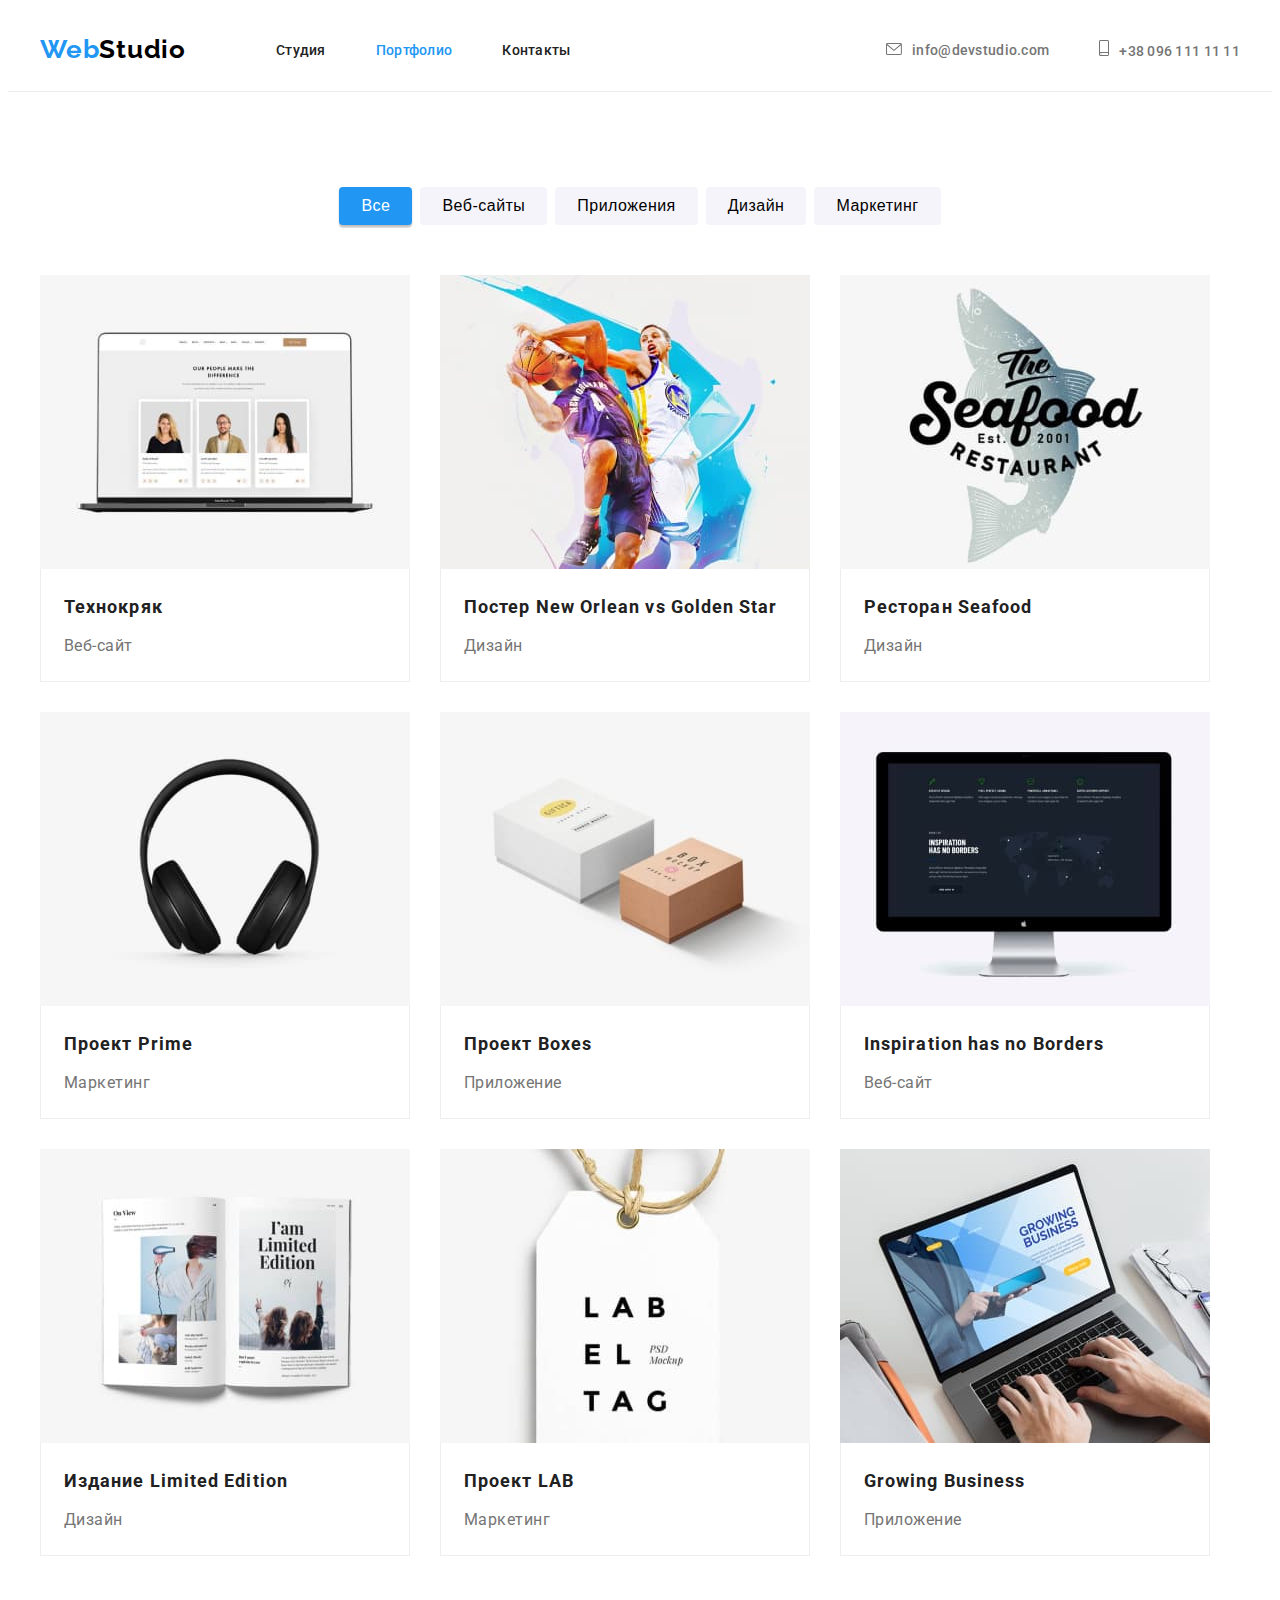
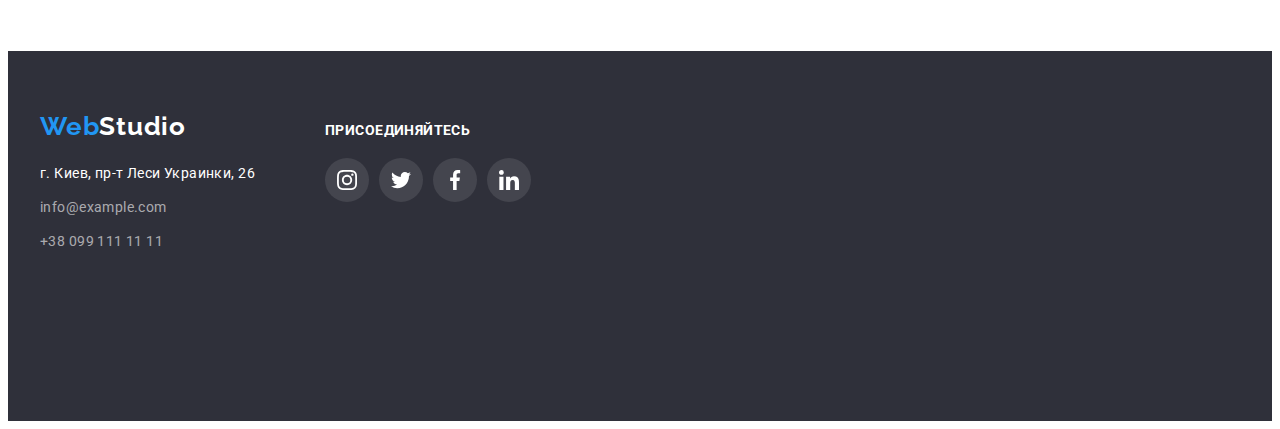
==== portfolio.html @ b861c9a1 "comit" ====
<!DOCTYPE html>
<html lang="ru">
<head>
    <meta charset="UTF-8">
    <meta name="viewport" content="width=device-width, initial-scale=1.0">
    <title>Портфолио</title>
    <link rel="preconnect" href="https://fonts.gstatic.com">
    <link rel="stylesheet" href="https://cdnjs.cloudflare.com/ajax/libs/modern-normalize/1.0.0/modern-normalize.min.css"
        integrity="sha512-ISS7cAi1PEhQ8jnbJpJZMd29NlhNj4AWYyLOSp2CE/CsHxTCu+r+t0D2yoJudVrd0/8fTVPUVDzY5Tvli75u/g=="
        crossorigin="anonymous" />
    <link href="https://fonts.googleapis.com/css2?family=Raleway:wght@700&family=Roboto:wght@400;500;700;900&display=swap"
        rel="stylesheet">
    <link rel="stylesheet" href="./css/style.css">
</head>
<body>
<header class="header">
<div class="conteiner">
<nav class="nav">
    <a class="link-nav link" href="index.html">Web<span class="logo-nav">Studio</span></a>
   <ul class="nav-list">
       <li class="nav-list-item list"><a class="list-item-link link" href="index.html">Студия</a></li>
       <li class="nav-list-item list"><a class="list-item-link link portfolio" href="portfolio.html">Портфолио</a></li>
       <li class="nav-list-item list"><a class="list-item-link link" href="#">Контакты</a></li>
   </ul> 
</nav>
   <ul class="list-contacts">
       <li class="contacts-list-item list">
           <a class="contacts-link link" href="mailto:info@devstudio.com">
            <svg class="icon-meseg" width="12" height="16">
                <use href="./img/sprite.svg.svg#icon-envelope"></use>
            </svg>info@devstudio.com</a></li>
       <li class="contacts-list-item list">
           <a class="contacts-link link" href="tel:+380961111111">
            <svg class="icon-tel" width="12" height="16">
                <use href="./img/sprite.svg.svg#icon-smartphone"></use>
            </svg>+38 096 111 11 11</a></li>
   </ul>
</div>
</header>
<main>
    <!--секция с кнопками портфолио--> 
<section class="section-portfolio">
    <div class="conteiner">
    <h1 class="hidden">портфолио</h1>
<ul class="list-botton">
    <li class="item-botton list"><button class="botton active" type="button">Все</button></li>
    <li class="item-botton list"><button class="botton" type="button">Веб-сайты</button></li>
    <li class="item-botton list"><button class="botton" type="button">Приложения</button></li>
    <li class="item-botton list"><button class="botton" type="button">Дизайн</button></li>
    <li class="item-botton list"><button class="botton" type="button">Маркетинг</button></li>
</ul>

<!--секция портфолио-->
<ul class="list-portfolio ">
    <li class="portfolio-item list">
    <a class="portfolio-link link" href="">
        <img class="portfolio-img" src="./imajes-portaolio/tehnocr.jpg" alt="три карточки с фотографиями людей" width="370" height="294">
        <div class="card-text-portfolio">
            <h2 class="portfolio-title">Технокряк</h2>
                <p class="portfolio-text">Веб-сайт</p>
                </div>
     </a>
    </li>
    <li class="portfolio-item list">
    <a class="portfolio-link link" href="">
        <img class="portfolio-img" src="./imajes-portaolio/poster.jpg" alt="игра в бфскетбол" width="370" height="294">
        <div class="card-text-portfolio">
            <h2 class="portfolio-title">Постер New Orlean vs Golden Star</h2>
                <p class="portfolio-text">Дизайн</p>
                </div>
    </a>
    </li>
    <li class="portfolio-item list">
    <a class="portfolio-link link" href="">
        <img class="portfolio-img" src="./imajes-portaolio/restoran.jpg" alt="ресторан" width="370" height="294">
        <div class="card-text-portfolio">
            <h2 class="portfolio-title">Ресторан Seafood</h2>
                <p class="portfolio-text">Дизайн</p>
                </div>
    </a>
    </li>
    <li class="portfolio-item list">
    <a class="portfolio-link link" href="">
        <img class="portfolio-img" src="./imajes-portaolio/prime.jpg" alt="наушники" width="370" height="294">
        <div class="card-text-portfolio">
            <h2 class="portfolio-title">Проект Prime</h2>
                <p class="portfolio-text">Маркетинг</p>
                </div>
    </a>
    </li>
    <li class="portfolio-item list">
    <a class="portfolio-link link" href="">
        <img class="portfolio-img" src="./imajes-portaolio/boxes.jpg" alt="коробки" width="370" height="294">
        <div class="card-text-portfolio">
            <h2 class="portfolio-title">Проект Boxes</h2>
                <p class="portfolio-text">Приложение</p>
                </div>
    </a>
    </li>
    <li class="portfolio-item list">
    <a class="portfolio-link link" href="">
        <img class="portfolio-img" src="./imajes-portaolio/inspiration.jpg" alt=" монитор" width="370" height="294">
        <div class="card-text-portfolio">
            <h2 class="portfolio-title">Inspiration has no Borders</h2>
                <p class="portfolio-text">Веб-сайт</p>
                </div>
    </a>
    </li>
    <li class="portfolio-item list">
    <a class="portfolio-link link" href="">
        <img class="portfolio-img" src="./imajes-portaolio/isdanie.jpg" alt="журнал" width="370" height="294">
        <div class="card-text-portfolio">
            <h2 class="portfolio-title">Издание Limited Edition</h2>
                <p class="portfolio-text">Дизайн</p>
                </div>
    </a>
    </li>
    <li class="portfolio-item list">
    <a class="portfolio-link link" href="">
        <img class="portfolio-img" src="./imajes-portaolio/lab.jpg" alt="бирка" width="370" height="294">
        <div class="card-text-portfolio">
            <h2 class="portfolio-title">Проект LAB</h2>
                <p class="portfolio-text">Маркетинг</p>
                </div>
    </a>
    </li>
    <li class="portfolio-item list">
    <a class="portfolio-link link" href="">
        <img class="portfolio-img" src="./imajes-portaolio/growing.jpg" alt="ноутбук" width="370" height="294">
        <div class="card-text-portfolio">
            <h2 class="portfolio-title">Growing Business</h2>
                <p class="portfolio-text">Приложение</p>
                </div>
    </a>
    </li>
</ul>
</div>
</section>
</main>
<footer class="footer">
    <div class="conteiner footer-conteiner">
    <div class="footer-address">
   <a class="logo-footer link" href="index.html">Web<span class="text-logo">Studio</span></a> 
<address class="address-footer">
    <ul class="list-footer">
        <li class="item-footer list"><a class="link-footer link white-link" href="https://goo.gl/maps/Lhu3DwiovZqrXFvk8">г. Киев, пр-т Леси Украинки, 26</a></li>
        <li class="item-footer list"><a class="link-footer link" href="mailto:info@devstudio.com">info@example.com</a></li>
        <li class="item-footer list"><a class="link-footer link" href="tel:+38096111111">+38 099 111 11 11</a></li>
    </ul>
</address>
</div>

<div class="conteiner-soclinks-footer">
    <b class="b-footer">присоединяйтесь</b>
<ul class="footer-list list">
    <li class="item-icon">
            <a class="footer-social-link" href="">
                <svg class="icon-footer" width="20" height="20">
                    <use href="./img/sprite.svg.svg#icon-instagram"></use>
                </svg>
            </a></li>
    <li class="item-icon">
            <a class="footer-social-link" href="">
                <svg class="icon-footer" width="20" height="20">
                    <use href="./img/sprite.svg.svg#icon-twitter"></use>
                </svg>
            </a></li>
    <li class="item-icon">
            <a class="footer-social-link" href="">
                <svg class="icon-footer" width="20" height="20">
                    <use href="./img/sprite.svg.svg#icon-facebook"></use>
                </svg>
            </a></li>
    <li class="item-icon">
            <a class="footer-social-link" href="">
                <svg class="icon-footer" width="20" height="20">
                    <use href="./img/sprite.svg.svg#icon-linkedin"></use>
                </svg>
            </a></li>
</ul>
</div>
</div>
</footer>
    
</body>
---- css/style.css ----
:root {
  --primary-text-color: #757575;
  --title-tex-color: #212121;
  --accent-color: #2196f3;
  --white-color: #ffffff;
  --link-footer: rgba(255, 255, 255, 0.6);
  --dark-fone: #2f303a;
  --bleak-color: #000000;
  --background-color: #f5f4fa;
  --fill-acon: #afb1b8;
  --border-portfolio: #eeeeee;
  --border-header: #ececec;
  --background-overley: rgba(47, 48, 58, 0.4);
}

body {
  font-family: "Roboto", sans-serif;
  color: var(--title-tex-color);
}

h1,
h2,
h3,
h4,
h5,
h6,
p {
  margin: 0;
}

ul,
ol {
  margin: 0;
  padding: 0;
}

img {
  display: block;
}

.section-padding {
  padding-top: 94px;
  padding-bottom: 94px;
}

/* none */
.list {
  list-style: none;
}

.link {
  text-decoration: none;
}

/* header */

.conteiner {
  width: 1200px;
  margin: 0 auto;
  padding-left: 15px;
  padding-right: 15px;
}
.header {
  background-color: var(--white-color);
  border-bottom: 1px solid var(--border-header);
}
.header .conteiner {
  display: flex;
  align-items: center;
}

/* nav */

.logo-nav {
  color: var(--bleak-color);
}

.link-nav {
  margin-right: 90px;
}

.nav {
  display: flex;
  align-items: center;
}

.nav-list {
  display: flex;
  align-items: center;
}

.nav-list-item:not(:last-child) {
  margin-right: 50px;
}

.link-nav {
  display: block;
  font-family: Raleway;
  font-weight: 700;
  font-size: 26px;
  line-height: 1.192;
  letter-spacing: 0.03em;
  color: var(--accent-color);
  padding-top: 24px;
  padding-bottom: 24px;
}

.list-item-link {
  display: block;
  padding-top: 32px;
  padding-bottom: 32px;
  font-weight: 500;
  font-size: 14px;
  line-height: 1.143;
  letter-spacing: 0.02em;
  color: var(--title-tex-color);
}

.list-item-link:hover,
.list-item-link:focus {
  color: var(--accent-color);
}

/* contacts header */

.list-contacts {
  display: flex;
  margin-left: auto;
  align-items: baseline;
  align-items: center;
}

.list-contacts .contacts-list-item + .contacts-list-item {
  margin-left: 50px;
}

.contacts-link {
  font-weight: 500;
  font-size: 14px;
  line-height: 1.143;
  letter-spacing: 0.02em;
  color: var(--primary-text-color);
  display: block;
  padding-top: 32px;
  padding-bottom: 32px;
}

.icon-meseg {
  width: 16px;
  height: 12px;
  fill: currentColor;
  margin-right: 10px;
}
.icon-tel {
  width: 10px;
  height: 16px;
  fill: currentColor;
  margin-right: 10px;
}

.contacts-link:hover,
.contacts-link:focus {
  color: var(--accent-color);
}

.studio {
  color: var(--accent-color);
}

/* hero */
.hero {
  background-color: var(--dark-fone);
  padding-top: 200px;
  padding-bottom: 190px;
}

.center {
  text-align: center;
  margin: 0px auto;
  width: 700px;
}

.overlay {
  width: 1600px;
  min-height: 600px;
  margin-right: auto;
  margin-left: auto;
  background-size: cover;
  background-position: center;
  background-repeat: no-repeat;
  background-image: linear-gradient(
      var(--background-overley),
      var(--background-overley)
    ),
    url(../img/hero-optimiz.jpg);
}

.main-title {
  font-weight: 900;
  font-size: 44px;
  line-height: 1.364;
  letter-spacing: 0.06em;
  text-transform: uppercase;
  color: var(--white-color);
  margin-bottom: 30px;
}

.main-btn {
  font-weight: 700;
  font-size: 16px;
  line-height: 1.875;
  letter-spacing: 0.06em;
  background: var(--accent-color);
  color: var(--white-color);
  padding: 10px 30px;
  min-width: 200px;
  height: 50px;
  cursor: pointer;
  border-radius: 4px;
  border: none;
}

.main-btn:hover,
.main-btn:focus {
  background-color: var(--white-color);
  color: var(--bleak-color);
  box-shadow: 0px 4px 4px rgba(0, 0, 0, 0.15);
}

/* about */

.hidden {
  display: none;
}

.about-list {
  display: flex;
  justify-content: center;
}

.about-list-item {
  width: 270px;
}

.icon-about-list {
  width: 270px;
  height: 120px;
  background-color: var(--background-color);
  margin-bottom: 30px;
}
.icon-about-list {
  display: flex;
  justify-content: center;
  align-items: center;
}

.about-list-item:not(:last-child) {
  margin-right: 30px;
}

.about-list-item-title {
  font-weight: 700;
  font-size: 14px;
  line-height: 1.143;
  letter-spacing: 0.03em;
  text-transform: uppercase;
  color: var(--title-tex-color);
  margin-bottom: 10px;
}

.about-list-paragraph {
  font-weight: 400;
  font-size: 14px;
  line-height: 1.714;
  letter-spacing: 0.03em;
  color: var(--primary-text-color);
}

/* section img */

.section-img {
  padding-bottom: 94px;
}

.title-section {
  font-weight: 700;
  font-size: 36px;
  line-height: 1.667;
  letter-spacing: 0.03em;
  color: var(--title-tex-color);
  margin-bottom: 50px;
  text-align: center;
}

.img-list {
  display: flex;
  margin: -15px;
}

.img-list-item {
  margin: 15px;
}

/* team */

.team {
  background-color: var(--background-color);
}

.list-team {
  display: flex;
}

.subtitle-team {
  font-weight: 500;
  font-size: 16px;
  line-height: 1.187;
  letter-spacing: 0.03em;
  color: var(--title-tex-color);
  margin-bottom: 10px;
  text-align: center;
}

.team-text {
  font-weight: 400;
  font-size: 16px;
  line-height: 1.188;
  letter-spacing: 0.03em;
  color: var(--primary-text-color);
  text-align: center;
  margin-bottom: 16px;
}

.tiem-item {
  box-shadow: 0px 1px 3px rgba(0, 0, 0, 0.12), 0px 1px 1px rgba(0, 0, 0, 0.14),
    0px 2px 1px rgba(0, 0, 0, 0.2);
  border-radius: 0px 0px 4px 4px;
}

.tiem-item:not(:last-child) {
  margin-right: 30px;
}

.card-text {
  background-color: var(--white-color);
  padding-top: 30px;
  padding-bottom: 30px;
  padding-left: 32px;
  padding-right: 32px;
}

.icon-team {
  fill: var(--fill-acon);
}

.item-icon {
  height: 44px;
  width: 44px;
  border-radius: 50%;
  cursor: pointer;
}

.tiam-social-link {
  display: flex;
  align-items: center;
  justify-content: center;
  border-radius: 50%;
  height: 100%;
  width: 100%;
}

.tiam-social-link:hover svg,
.tiam-social-link:focus svg {
  fill: var(--white-color);
}

.tiam-social-link:focus,
.tiam-social-link:hover {
  background-color: var(--accent-color);
}

.list-team-icon {
  display: flex;
  justify-content: center;
}

.item-icon:not(:last-child) {
  margin-right: 10px;
}

/* clients */

.clients-list {
  display: flex;
  justify-content: space-between;
  align-items: center;
}

.list-linc-clients {
  width: 170px;
  height: 90px;
  border: 1px solid var(--fill-acon);
  border-radius: 4px;
  cursor: pointer;
}
.linc-clients:hover,
.linc-clients:focus {
  border: 1px solid var(--accent-color);
}

.activ-border {
  border: 1px solid var(--accent-color);
}

.linc-clients:hover svg,
.linc-clients:focus svg {
  fill: var(--accent-color);
}

.linc-clients {
  display: flex;
  justify-content: center;
  align-items: center;
  height: 100%;
  width: 100%;
}

.icon-clients {
  fill: var(--fill-acon);
}

.yago {
  width: 44px;
  height: 49px;
}

.here {
  width: 40px;
  height: 52px;
}

.compani {
  width: 41px;
  height: 42px;
}

.foster {
  width: 79px;
  height: 42px;
  fill: var(--accent-color);
}

.brand {
  width: 59px;
  height: 47px;
}

.tagline {
  width: 88px;
  height: 45px;
}

/* footer */
.footer {
  background-color: var(--dark-fone);
  padding-top: 60px;
  padding-bottom: 60px;
  height: 250px;
}
.footer-conteiner {
  display: flex;
  flex-direction: row;
  align-items: baseline;
}

.address-footer {
  font-style: normal;
}

.logo-footer {
  display: block;
  font-family: Raleway;
  font-weight: 700;
  font-size: 26px;
  line-height: 1.192;
  letter-spacing: 0.03em;
  color: var(--accent-color);
  margin-bottom: 20px;
}

.text-logo {
  color: var(--white-color);
}

.link-footer {
  font-family: Roboto;
  font-weight: 400;
  font-size: 14px;
  line-height: 1.714;
  letter-spacing: 0.03em;
  color: var(--link-footer);
}

.link-footer:hover,
.link-footer:focus {
  color: var(--accent-color);
}

.item-footer:not(:last-child) {
  margin-bottom: 10px;
}

.white-link {
  color: var(--white-color);
}

.footer-address {
  margin-right: 70px;
}

.footer-list {
  display: flex;
}

.conteiner-soclinks-footer b {
  display: block;
  color: var(--white-color);
  margin-bottom: 20px;
}

.item-icon {
  width: 44px;
  height: 44px;
  border-radius: 50%;
  background: rgba(255, 255, 255, 0.1);
  cursor: pointer;
}

.footer-social-link {
  display: flex;
  align-items: center;
  justify-content: center;
  height: 100%;
  width: 100%;
  border-radius: 50%;
}

.footer-social-link:hover,
.footer-social-link:focus {
  background-color: var(--accent-color);
}

.icon-footer {
  width: 20px;
  height: 20px;
  fill: var(--white-color);
}

.b-footer {
  font-weight: 700;
  font-size: 14px;
  line-height: 1, 14;
  letter-spacing: 0.03em;
  text-transform: uppercase;
  color: #ffffff;
}

/* portfolio */
/* section portfolio botton */
.botton {
  font-weight: 500;
  font-size: 16px;
  line-height: 1.625;
  letter-spacing: 0.03em;
  background: var(--background-color);
  padding: 6px 22px;
  display: inline-block;
  height: 100%;
  width: 100%;
  text-align: center;
  text-decoration: none;
  border: none;
  border-radius: 4px;
}

.botton:hover,
.botton:focus {
  box-shadow: 0px 3px 1px rgba(0, 0, 0, 0.1), 0px 1px 2px rgba(0, 0, 0, 0.08),
    0px 2px 2px rgba(0, 0, 0, 0.12);
  border-radius: 4px;
}

.active {
  color: var(--white-color);
  background-color: var(--accent-color);
  box-shadow: 0px 3px 1px rgba(0, 0, 0, 0.1), 0px 1px 2px rgba(0, 0, 0, 0.08),
    0px 2px 2px rgba(0, 0, 0, 0.12);
  border-radius: 4px;
}

.list-botton {
  display: flex;
  align-items: center;
  justify-content: center;
  margin-bottom: 50px;
}

.item-botton:not(:last-child) {
  margin-right: 8px;
}

.botton:hover,
.botton:focus {
  background-color: var(--accent-color);
  color: var(--white-color);
  cursor: pointer;
}

.section-portfolio {
  padding-top: 95px;
  padding-bottom: 95px;
}

.portfolio {
  color: var(--accent-color);
}

/* portfolio img */

.list-portfolio {
  display: flex;
  flex-wrap: wrap;
  align-items: baseline;
}

.portfolio-item {
  width: 370px;
}

.portfolio-item:not(:nth-child(3n)) {
  margin-right: 30px;
}

.portfolio-title {
  font-weight: 700;
  font-size: 18px;
  line-height: 2;
  letter-spacing: 0.06em;
  color: var(--title-tex-color);
  margin-bottom: 6px;
}

.portfolio-text {
  font-weight: 400;
  font-size: 16px;
  line-height: 1.875;
  letter-spacing: 0.03em;
  color: var(--primary-text-color);
}

.card-text-portfolio {
  padding-top: 20px;
  padding-bottom: 20px;
  padding-left: 23px;
  padding-right: 23px;
  border-bottom: 1px solid var(--border-portfolio);
  border-left: 1px solid var(--border-portfolio);
  border-right: 1px solid var(--border-portfolio);
  box-sizing: border-box;
}

.portfolio-item:nth-last-child(-n + 3) {
  margin-bottom: 0;
}

.portfolio-item {
  margin-bottom: 30px;
}

.portfolio-link {
  display: block;
  height: 100%;
  width: 100%;
}

.portfolio-link:hover,
.portfolio-link:focus {
  box-sizing: border-box;
  box-shadow: 0px 1px 1px rgba(0, 0, 0, 0.12), 0px 4px 4px rgba(0, 0, 0, 0.06),
    1px 4px 6px rgba(0, 0, 0, 0.16);
}
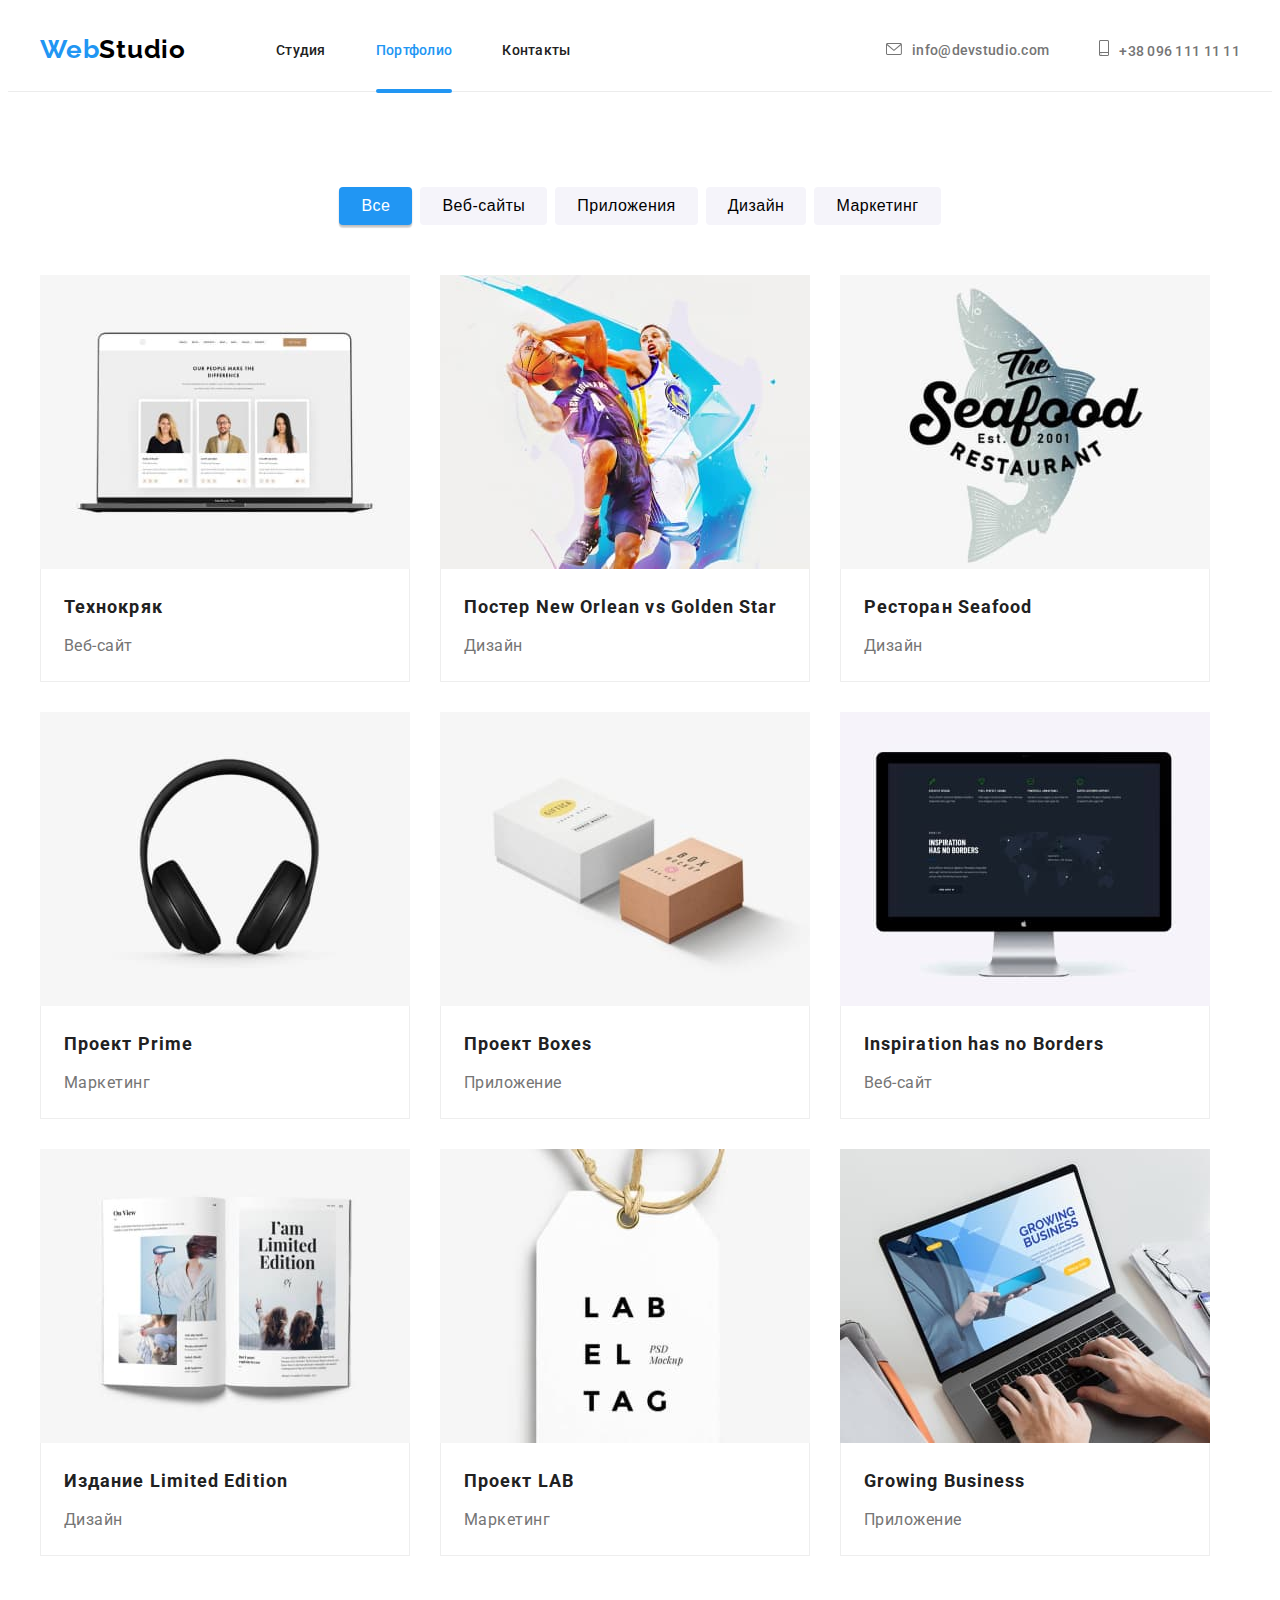
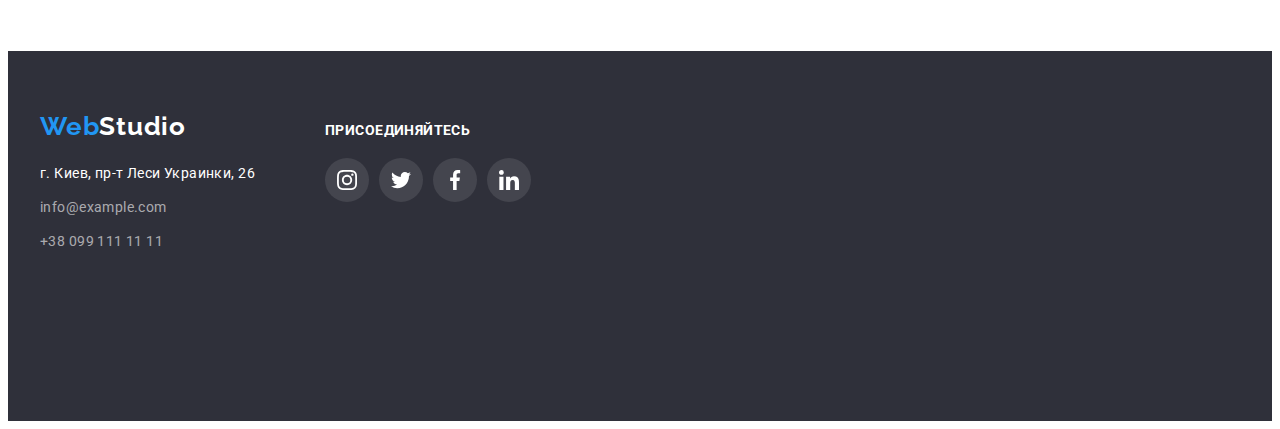
==== commit b9848717: "comit" ====
--- a/portfolio.html
+++ b/portfolio.html
@@ -54,7 +54,14 @@
 <ul class="list-portfolio ">
     <li class="portfolio-item list">
     <a class="portfolio-link link" href="">
-        <img class="portfolio-img" src="./imajes-portaolio/tehnocr.jpg" alt="три карточки с фотографиями людей" width="370" height="294">
+        <div class="overlay-container">
+            <img class="portfolio-img" src="./imajes-portaolio/tehnocr.jpg" alt="три карточки с фотографиями людей" width="370"
+                height="294">
+            <div class="overlay-portfolio">
+                <p>Технокряк это современная площадка распространения коронавируса. Компании используют эту платформу для цифрового
+                шпионажа и атак на защищённые сервера конкурентов.</p>
+            </div>
+        </div>
         <div class="card-text-portfolio">
             <h2 class="portfolio-title">Технокряк</h2>
                 <p class="portfolio-text">Веб-сайт</p>
@@ -63,7 +70,12 @@
     </li>
     <li class="portfolio-item list">
     <a class="portfolio-link link" href="">
-        <img class="portfolio-img" src="./imajes-portaolio/poster.jpg" alt="игра в бфскетбол" width="370" height="294">
+        <div class="overlay-container"><img class="portfolio-img" src="./imajes-portaolio/poster.jpg" alt="игра в бфскетбол" width="370" height="294">
+            <div class="overlay-portfolio">
+                <p>Технокряк это современная площадка распространения коронавируса. Компании используют эту платформу для цифрового
+                    шпионажа и атак на защищённые сервера конкурентов.</p>
+            </div>
+        </div>
         <div class="card-text-portfolio">
             <h2 class="portfolio-title">Постер New Orlean vs Golden Star</h2>
                 <p class="portfolio-text">Дизайн</p>
@@ -72,7 +84,12 @@
     </li>
     <li class="portfolio-item list">
     <a class="portfolio-link link" href="">
-        <img class="portfolio-img" src="./imajes-portaolio/restoran.jpg" alt="ресторан" width="370" height="294">
+        <div class="overlay-container"><img class="portfolio-img" src="./imajes-portaolio/restoran.jpg" alt="ресторан" width="370" height="294">
+            <div class="overlay-portfolio">
+                <p>Технокряк это современная площадка распространения коронавируса. Компании используют эту платформу для цифрового
+                    шпионажа и атак на защищённые сервера конкурентов.</p>
+            </div>
+        </div>
         <div class="card-text-portfolio">
             <h2 class="portfolio-title">Ресторан Seafood</h2>
                 <p class="portfolio-text">Дизайн</p>
@@ -81,7 +98,12 @@
     </li>
     <li class="portfolio-item list">
     <a class="portfolio-link link" href="">
-        <img class="portfolio-img" src="./imajes-portaolio/prime.jpg" alt="наушники" width="370" height="294">
+        <div class="overlay-container"><img class="portfolio-img" src="./imajes-portaolio/prime.jpg" alt="наушники" width="370" height="294">
+            <div class="overlay-portfolio">
+                <p>Технокряк это современная площадка распространения коронавируса. Компании используют эту платформу для цифрового
+                    шпионажа и атак на защищённые сервера конкурентов.</p>
+            </div>
+        </div>
         <div class="card-text-portfolio">
             <h2 class="portfolio-title">Проект Prime</h2>
                 <p class="portfolio-text">Маркетинг</p>
@@ -90,7 +112,12 @@
     </li>
     <li class="portfolio-item list">
     <a class="portfolio-link link" href="">
-        <img class="portfolio-img" src="./imajes-portaolio/boxes.jpg" alt="коробки" width="370" height="294">
+        <div class="overlay-container"><img class="portfolio-img" src="./imajes-portaolio/boxes.jpg" alt="коробки" width="370" height="294">
+            <div class="overlay-portfolio">
+                <p>Технокряк это современная площадка распространения коронавируса. Компании используют эту платформу для цифрового
+                    шпионажа и атак на защищённые сервера конкурентов.</p>
+            </div>
+        </div>
         <div class="card-text-portfolio">
             <h2 class="portfolio-title">Проект Boxes</h2>
                 <p class="portfolio-text">Приложение</p>
@@ -99,7 +126,12 @@
     </li>
     <li class="portfolio-item list">
     <a class="portfolio-link link" href="">
-        <img class="portfolio-img" src="./imajes-portaolio/inspiration.jpg" alt=" монитор" width="370" height="294">
+        <div class="overlay-container"><img class="portfolio-img" src="./imajes-portaolio/inspiration.jpg" alt=" монитор" width="370" height="294">
+            <div class="overlay-portfolio">
+                <p>Технокряк это современная площадка распространения коронавируса. Компании используют эту платформу для цифрового
+                    шпионажа и атак на защищённые сервера конкурентов.</p>
+            </div>
+        </div>
         <div class="card-text-portfolio">
             <h2 class="portfolio-title">Inspiration has no Borders</h2>
                 <p class="portfolio-text">Веб-сайт</p>
@@ -108,7 +140,12 @@
     </li>
     <li class="portfolio-item list">
     <a class="portfolio-link link" href="">
-        <img class="portfolio-img" src="./imajes-portaolio/isdanie.jpg" alt="журнал" width="370" height="294">
+        <div class="overlay-container"><img class="portfolio-img" src="./imajes-portaolio/isdanie.jpg" alt="журнал" width="370" height="294">
+            <div class="overlay-portfolio">
+                <p>Технокряк это современная площадка распространения коронавируса. Компании используют эту платформу для цифрового
+                    шпионажа и атак на защищённые сервера конкурентов.</p>
+            </div>
+        </div>
         <div class="card-text-portfolio">
             <h2 class="portfolio-title">Издание Limited Edition</h2>
                 <p class="portfolio-text">Дизайн</p>
@@ -117,7 +154,12 @@
     </li>
     <li class="portfolio-item list">
     <a class="portfolio-link link" href="">
-        <img class="portfolio-img" src="./imajes-portaolio/lab.jpg" alt="бирка" width="370" height="294">
+        <div class="overlay-container"><img class="portfolio-img" src="./imajes-portaolio/lab.jpg" alt="бирка" width="370" height="294">
+            <div class="overlay-portfolio">
+                <p>Технокряк это современная площадка распространения коронавируса. Компании используют эту платформу для цифрового
+                    шпионажа и атак на защищённые сервера конкурентов.</p>
+            </div>
+        </div>
         <div class="card-text-portfolio">
             <h2 class="portfolio-title">Проект LAB</h2>
                 <p class="portfolio-text">Маркетинг</p>
@@ -126,7 +168,12 @@
     </li>
     <li class="portfolio-item list">
     <a class="portfolio-link link" href="">
-        <img class="portfolio-img" src="./imajes-portaolio/growing.jpg" alt="ноутбук" width="370" height="294">
+        <div class="overlay-container"><img class="portfolio-img" src="./imajes-portaolio/growing.jpg" alt="ноутбук" width="370" height="294">
+            <div class="overlay-portfolio">
+                <p>Технокряк это современная площадка распространения коронавируса. Компании используют эту платформу для цифрового
+                    шпионажа и атак на защищённые сервера конкурентов.</p>
+            </div>
+        </div>
         <div class="card-text-portfolio">
             <h2 class="portfolio-title">Growing Business</h2>
                 <p class="portfolio-text">Приложение</p>
@@ -181,5 +228,6 @@
 </div>
 </div>
 </footer>
-    
+<script src="./js/modal.js"></script>
 </body>
+</html>--- a/css/style.css
+++ b/css/style.css
@@ -6,11 +6,12 @@
   --link-footer: rgba(255, 255, 255, 0.6);
   --dark-fone: #2f303a;
   --bleak-color: #000000;
-  --background-color: #f5f4fa;
+  --background-color-section: #f5f4fa;
   --fill-acon: #afb1b8;
   --border-portfolio: #eeeeee;
   --border-header: #ececec;
   --background-overley: rgba(47, 48, 58, 0.4);
+  --transition: cubic-bezier(0.4, 0, 0.2, 1);
 }
 
 body {
@@ -106,6 +107,7 @@
 }
 
 .list-item-link {
+  position: relative;
   display: block;
   padding-top: 32px;
   padding-bottom: 32px;
@@ -114,11 +116,37 @@
   line-height: 1.143;
   letter-spacing: 0.02em;
   color: var(--title-tex-color);
+
+  transition: color 250ms var(--transition);
 }
 
 .list-item-link:hover,
 .list-item-link:focus {
   color: var(--accent-color);
+}
+
+.list-item-link::after {
+  position: absolute;
+  left: 0;
+  bottom: 0;
+  transform: translateY(3px);
+  content: "";
+  display: block;
+  width: 100%;
+  height: 4px;
+  background-color: var(--accent-color);
+  border-radius: 2px;
+  opacity: 0;
+
+  transition: opacity 250ms var(--transition);
+}
+
+.list-item-link:hover::after {
+  opacity: 1;
+}
+
+.studio::after {
+  opacity: 1;
 }
 
 /* contacts header */
@@ -143,6 +171,13 @@
   display: block;
   padding-top: 32px;
   padding-bottom: 32px;
+
+  transition: color 250ms var(--transition);
+}
+
+.contacts-link:hover,
+.contacts-link:focus {
+  color: var(--accent-color);
 }
 
 .icon-meseg {
@@ -156,11 +191,6 @@
   height: 16px;
   fill: currentColor;
   margin-right: 10px;
-}
-
-.contacts-link:hover,
-.contacts-link:focus {
-  color: var(--accent-color);
 }
 
 .studio {
@@ -227,6 +257,60 @@
   box-shadow: 0px 4px 4px rgba(0, 0, 0, 0.15);
 }
 
+.backdrop {
+  position: fixed;
+  background: rgba(0, 0, 0, 0.2);
+  top: 0;
+  left: 0;
+  width: 100%;
+  height: 100%;
+
+  transition: all 250ms var(--transition);
+}
+
+.modal {
+  position: absolute;
+  top: 50%;
+  left: 50%;
+  transform: translate(-50%, -50%);
+  min-width: 528px;
+  min-height: 580px;
+  padding: 15px;
+  background-color: var(--white-color);
+  box-shadow: 0px 1px 3px rgba(0, 0, 0, 0.12), 0px 1px 1px rgba(0, 0, 0, 0.14),
+    0px 2px 1px rgba(0, 0, 0, 0.2);
+  border-radius: 4px;
+}
+
+.button {
+  position: absolute;
+  top: 8px;
+  right: 8px;
+  display: block;
+  background-color: var(--white-color);
+  border: 1px solid rgba(0, 0, 0, 0.1);
+  box-sizing: border-box;
+  border-radius: 50%;
+  width: 30px;
+  height: 30px;
+  padding-top: 5px;
+  padding-bottom: 7px;
+  padding-left: 5px;
+  padding-right: 7px;
+  border-color: var(--fill-acon);
+  cursor: pointer;
+}
+
+.button-close {
+  fill: var(--bleak-color);
+}
+
+.is-hidden {
+  opacity: 0;
+  visibility: hidden;
+  pointer-events: none;
+}
+
 /* about */
 
 .hidden {
@@ -245,7 +329,7 @@
 .icon-about-list {
   width: 270px;
   height: 120px;
-  background-color: var(--background-color);
+  background-color: var(--background-color-section);
   margin-bottom: 30px;
 }
 .icon-about-list {
@@ -298,13 +382,36 @@
 }
 
 .img-list-item {
+  position: relative;
   margin: 15px;
 }
 
+.text-img-adsolut {
+  position: absolute;
+  left: 0;
+  bottom: 0;
+  display: flex;
+  justify-content: center;
+  align-items: center;
+  width: 100%;
+  height: 70px;
+  background: rgba(47, 48, 58, 0.8);
+}
+
+.text-img-adsolut p {
+  font-weight: 700;
+  font-size: 14px;
+  line-height: 1.142;
+  text-align: center;
+  letter-spacing: 0.03em;
+  color: var(--white-color);
+  text-transform: uppercase;
+}
+
 /* team */
 
 .team {
-  background-color: var(--background-color);
+  background-color: var(--background-color-section);
 }
 
 .list-team {
@@ -351,6 +458,8 @@
 
 .icon-team {
   fill: var(--fill-acon);
+
+  transition: fill 250ms var(--transition);
 }
 
 .item-icon {
@@ -367,6 +476,8 @@
   border-radius: 50%;
   height: 100%;
   width: 100%;
+
+  transition: background-color 250ms var(--transition);
 }
 
 .tiam-social-link:hover svg,
@@ -399,8 +510,6 @@
 .list-linc-clients {
   width: 170px;
   height: 90px;
-  border: 1px solid var(--fill-acon);
-  border-radius: 4px;
   cursor: pointer;
 }
 .linc-clients:hover,
@@ -423,10 +532,16 @@
   align-items: center;
   height: 100%;
   width: 100%;
+  border: 1px solid var(--fill-acon);
+  border-radius: 4px;
+
+  transition: border 250ms var(--transition);
 }
 
 .icon-clients {
   fill: var(--fill-acon);
+
+  transition: fill 250ms var(--transition);
 }
 
 .yago {
@@ -499,6 +614,8 @@
   line-height: 1.714;
   letter-spacing: 0.03em;
   color: var(--link-footer);
+
+  transition: color 250ms var(--transition);
 }
 
 .link-footer:hover,
@@ -543,6 +660,8 @@
   height: 100%;
   width: 100%;
   border-radius: 50%;
+
+  transition: background-color 250ms var(--transition);
 }
 
 .footer-social-link:hover,
@@ -562,17 +681,22 @@
   line-height: 1, 14;
   letter-spacing: 0.03em;
   text-transform: uppercase;
-  color: #ffffff;
+  color: var(--white-color);
 }
 
 /* portfolio */
 /* section portfolio botton */
+
+.portfolio::after {
+  opacity: 1;
+}
+
 .botton {
   font-weight: 500;
   font-size: 16px;
   line-height: 1.625;
   letter-spacing: 0.03em;
-  background: var(--background-color);
+  background: var(--background-color-section);
   padding: 6px 22px;
   display: inline-block;
   height: 100%;
@@ -581,6 +705,9 @@
   text-decoration: none;
   border: none;
   border-radius: 4px;
+
+  transition: background-color 250ms var(--transition),
+    color 250ms var(--transition), box-shadow 250ms var(--transition);
 }
 
 .botton:hover,
@@ -590,6 +717,13 @@
   border-radius: 4px;
 }
 
+.botton:hover,
+.botton:focus {
+  background-color: var(--accent-color);
+  color: var(--white-color);
+  cursor: pointer;
+}
+
 .active {
   color: var(--white-color);
   background-color: var(--accent-color);
@@ -609,13 +743,6 @@
   margin-right: 8px;
 }
 
-.botton:hover,
-.botton:focus {
-  background-color: var(--accent-color);
-  color: var(--white-color);
-  cursor: pointer;
-}
-
 .section-portfolio {
   padding-top: 95px;
   padding-bottom: 95px;
@@ -626,6 +753,37 @@
 }
 
 /* portfolio img */
+
+.overlay-portfolio {
+  position: absolute;
+  top: 0;
+  left: 0;
+  width: 100%;
+  height: 100%;
+  padding: 63px 24px;
+  background: rgba(33, 150, 243, 0.9);
+
+  transform: translateY(100%);
+  transition: transform 250ms var(--transition);
+}
+.portfolio-link:hover .overlay-portfolio,
+.portfolio-link:focus .overlay-portfolio {
+  transform: translate(0);
+}
+
+.overlay-container {
+  position: relative;
+  width: 370px;
+  height: 294px;
+  overflow: hidden;
+}
+
+.overlay-portfolio p {
+  font-size: 18px;
+  line-height: 1.555;
+  letter-spacing: 0.03em;
+  color: var(--white-color);
+}
 
 .list-portfolio {
   display: flex;
@@ -681,6 +839,8 @@
   display: block;
   height: 100%;
   width: 100%;
+
+  transition: box-shadow 250ms var(--transition);
 }
 
 .portfolio-link:hover,
